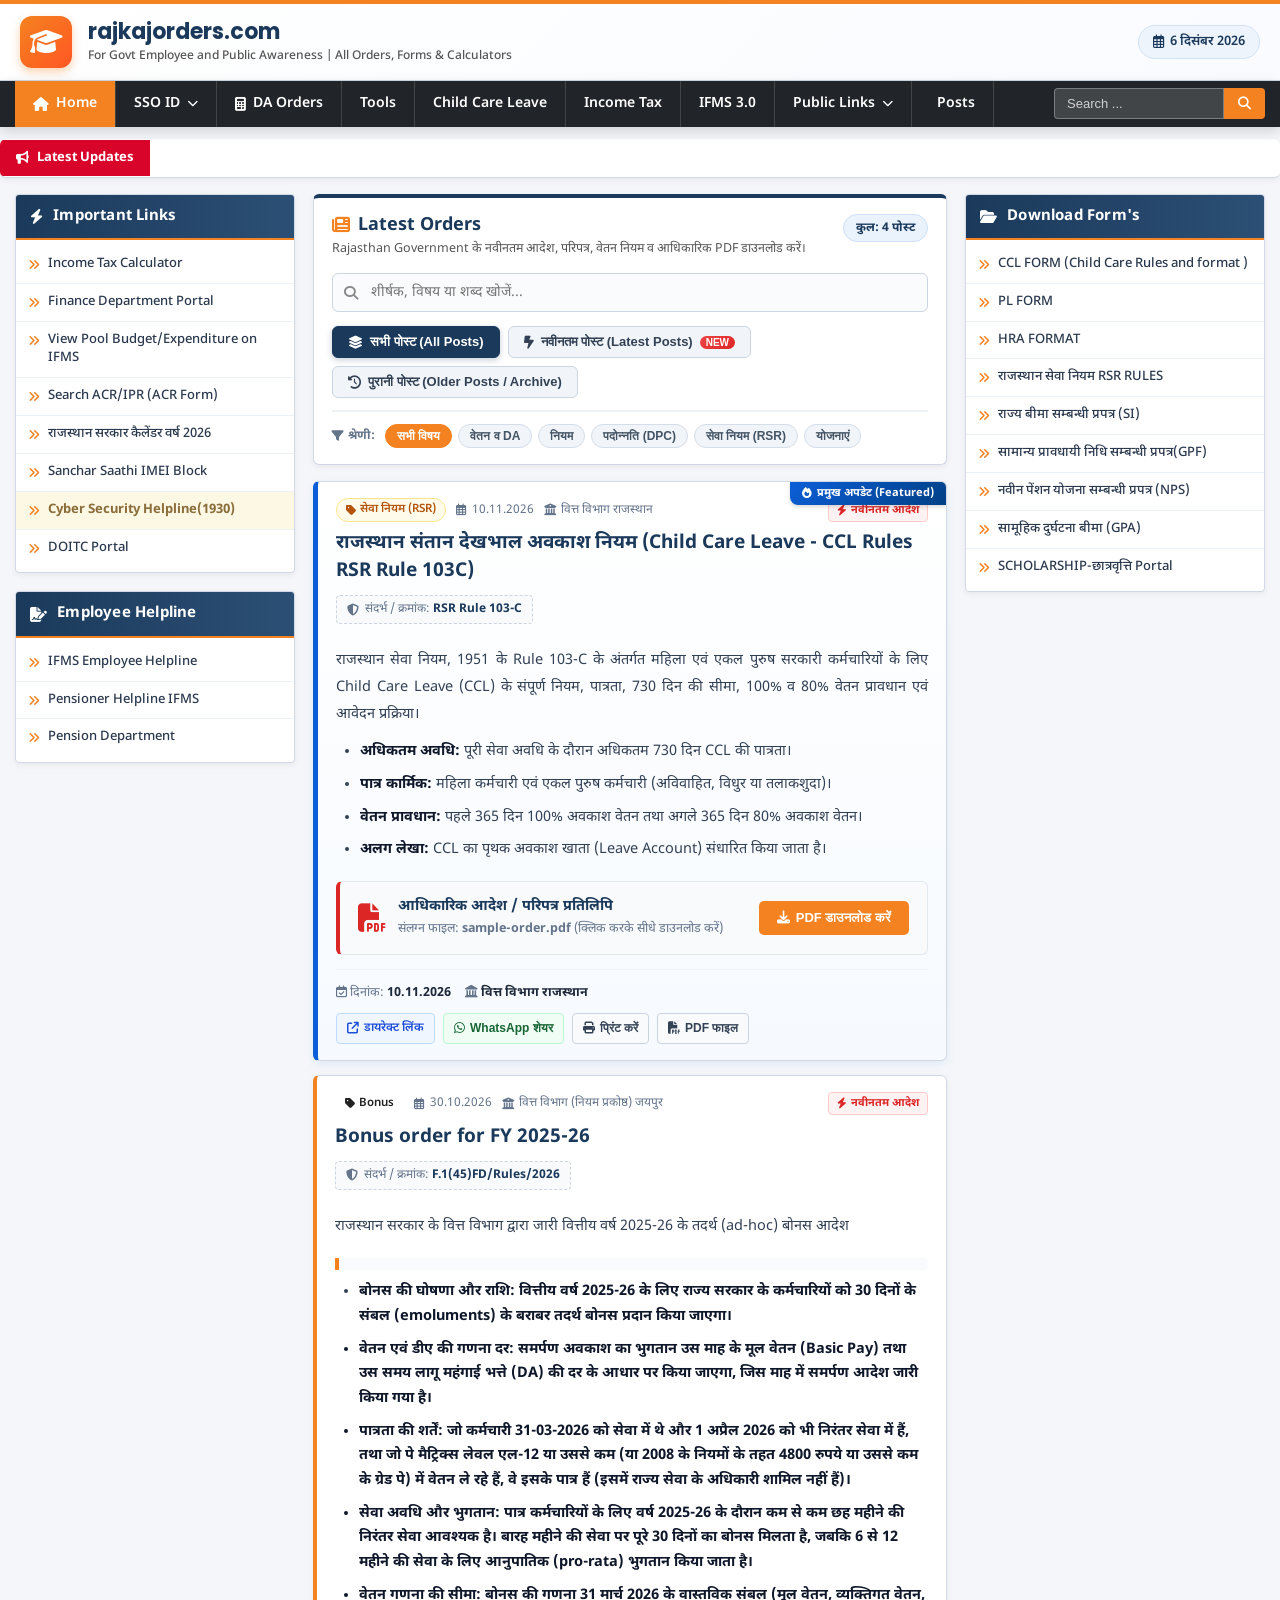
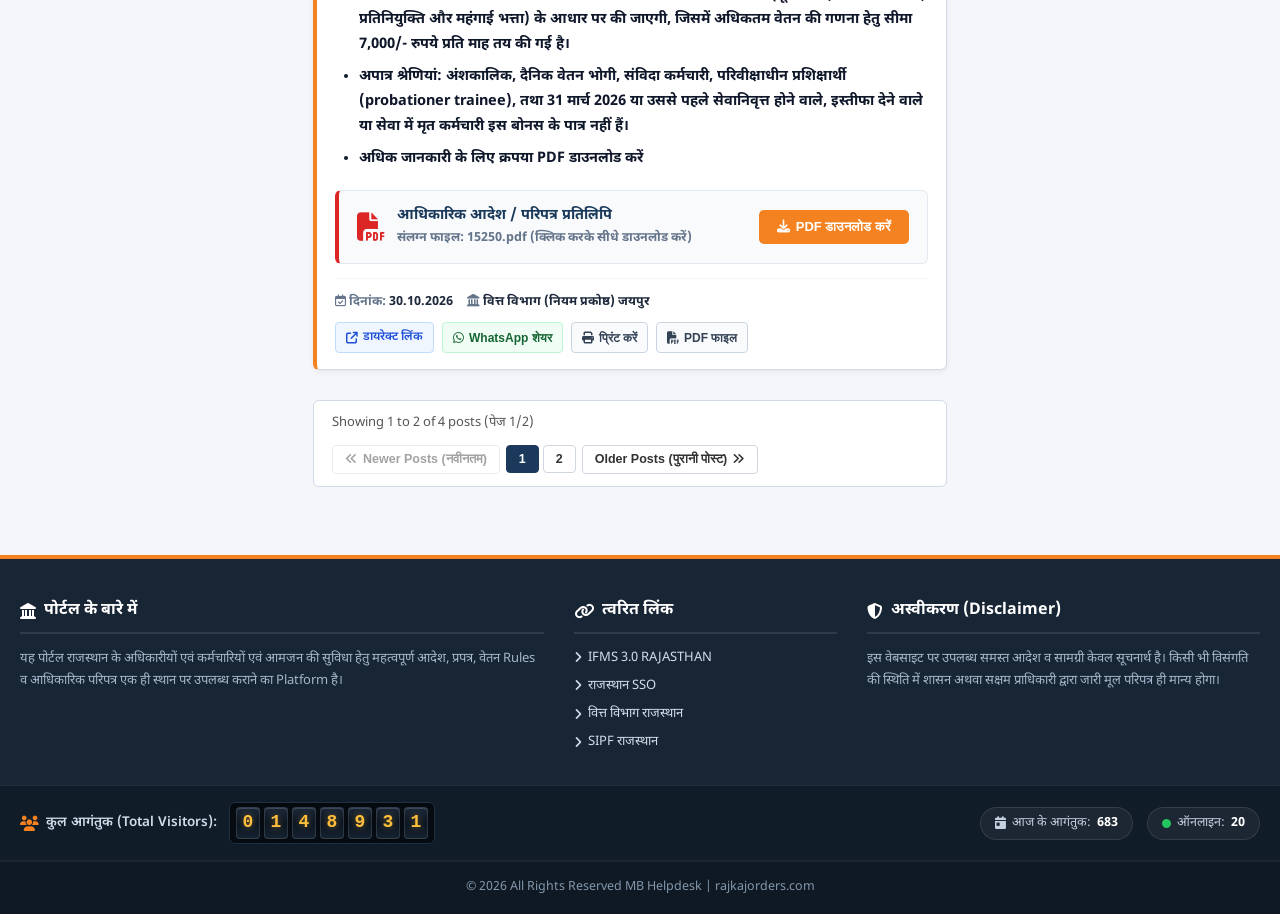
==== index.html @ a311acc3 "Add files via upload" ====
<!DOCTYPE html>
<html lang="hi">

<head>
    <meta charset="UTF-8">
    <meta name="viewport" content="width=device-width, initial-scale=1.0">
    <title>Rajkajorders Home | Rajasthan Orders, Circulars &amp; DA Updates | rajkajorders.com</title>
    <meta name="description"
        content="राजस्थान सरकार के कर्मचारियों और शिक्षकों के लिए 58% महंगाई भत्ता (DA) आदेश, परिपत्र, वेतन एरियर, पे-मैनेजर, IFMS 3.0, RSR नियम एवं आधिकारिक PDF डाउनलोड।">
    <meta name="keywords"
        content="Rajasthan DA order 63%, DA hike order 2026, Shala Darpan order, Rajasthan government circulars, Paymanager, IFMS 3.0, RSR rules, Rajasthan education portal, शिक्षक आदेश, डीए आदेश राजस्थान, वेतन एरियर गणना, शिविरा पंचांग 2026, rajkajorders">
    <meta name="author" content="rajkajorders.com">
    <meta name="robots" content="index, follow, max-image-preview:large, max-snippet:-1, max-video-preview:-1">
    <link rel="canonical" href="https://rajkajorders.com/">

    <!-- Open Graph (Facebook, WhatsApp, Social & Search Previews) -->
    <meta property="og:type" content="website">
    <meta property="og:url" content="https://rajkajorders.com/">
    <meta property="og:title" content="राजस्थान अधिकारियों और कर्मचारियों सेवा पोर्टल | नवीनतम आदेश व परिपत्र">
    <meta property="og:description"
        content="राजस्थान सरकार के अधिकारियों और कर्मचारियों के लिए 63% DA वृद्धि आदेश, परिपत्र, वेतन एरियर एवं आधिकारिक PDF डाउनलोड।">
    <meta property="og:site_name" content="rajkajorders.com">
    <meta property="og:locale" content="hi_IN">

    <!-- Twitter Card Meta Tags -->
    <meta name="twitter:card" content="summary_large_image">
    <meta name="twitter:title" content="राजस्थान शिक्षक एवं कर्मचारी सेवा पोर्टल | rajkajorders.com">
    <meta name="twitter:description" content="नवीनतम सरकारी आदेश, परिपत्र, 58% DA वृद्धि व अपडेट्स।">

    <!-- Schema.org Structured Data (Google Rich Results & Quick Indexing) -->
    <script type="application/ld+json">
    {
      "@context": "https://schema.org",
      "@graph": [
        {
          "@type": "WebSite",
          "@id": "https://rajkajorders.com/#website",
          "url": "https://rajkajorders.com/",
          "name": "rajkajorders.com",
          "description": "राजस्थान सरकार के अधिकारियों और कर्मचारियों के लिए नवीनतम आदेश, परिपत्र व नियम",
          "inLanguage": "hi"
        },
        {
          "@type": "NewsArticle",
          "headline": "राजस्थान राज्य कर्मचारियों एवं पेंशनरों हेतु 58% महंगाई भत्ता (DA) आदेश जारी — एरियर गणना एवं भुगतान नियम",
          "datePublished": "2026-10-28T10:00:00+05:30",
          "dateModified": "2026-10-30T12:00:00+05:30",
          "author": {
            "@type": "Organization",
            "name": "वित्त (नियम) विभाग राजस्थान सरकार"
          },
          "publisher": {
            "@type": "Organization",
            "name": "rajkajorders.com"
          },
          "description": "वित्त विभाग राजस्थान द्वारा राज्य कर्मचारियों एवं पेंशनरों के महंगाई भत्ते में 5% की बढ़ोतरी कर 58% करने का आधिकारिक आदेश जारी।"
        }
      ]
    }
    </script>

    <!-- Google Fonts: Poppins & Noto Sans Devanagari -->
    <link rel="preconnect" href="https://fonts.googleapis.com">
    <link rel="preconnect" href="https://fonts.gstatic.com" crossorigin>
    <link
        href="https://fonts.googleapis.com/css2?family=Noto+Sans+Devanagari:wght@400;500;600;700&family=Poppins:wght@400;500;600;700&display=swap"
        rel="stylesheet">

    <!-- Font Awesome Icons -->
    <link rel="stylesheet" href="https://cdnjs.cloudflare.com/ajax/libs/font-awesome/6.5.1/css/all.min.css">

    <link rel="stylesheet" href="style.css">
</head>

<body>

    <!-- Top Gov Bar / Branding Header -->
    <header class="top-header" id="top-header">
        <div class="header-container">
            <div class="portal-branding">
                <div class="logo-box">
                    <i class="fa-solid fa-graduation-cap portal-icon"></i>
                </div>
                <div class="brand-text">
                    <h1 class="brand-title">rajkajorders.com</h1>
                    <p class="brand-subtitle">For Govt Employee and Public Awareness | All Orders, Forms & Calculators
                    </p>
                </div>
            </div>

            <div class="header-tools">
                <div class="date-badge" id="current-date-badge">
                    <i class="fa-regular fa-calendar-days"></i>
                    <span id="live-date">29 अक्टूबर 2026</span>
                </div>
            </div>
        </div>
    </header>

    <!-- Main Navigation Bar -->
    <nav class="main-navbar" id="main-navbar">
        <div class="nav-container">
            <button class="mobile-toggle" id="mobile-menu-toggle" aria-label="Toggle Navigation">
                <i class="fa-solid fa-bars"></i>
            </button>
            <ul class="nav-menu" id="nav-menu">
                <li class="nav-item active"><a href="index.html" class="nav-link"><i class="fa-solid fa-house"></i>
                        Home</a>
                </li>

                <li class="nav-item dropdown">
                    <a href="#office-orders" class="nav-link dropdown-toggle">SSO ID <i
                            class="fa-solid fa-chevron-down"></i></a>
                    <ul class="dropdown-menu">
                        <li><a href="./pdfs/ssohelpdesk.pdf" data-filter="state" rel="noopener noreferrer"
                                target="_blank">SSO ID Helpdesk</a>
                        </li>
                        <li><a href="#" data-filter="directorate">SSO ID orders</a></li>
                        <li><a href="./pdfs/forms/SSO_Move_Citizen_to_Government_User_Manual updated.pdf"
                                target="_blank" rel="noopener noreferrer" data-filter="finance">convert Citizen sso id
                                to govt </a></li>
                        <li><a href="#" data-filter="transfer">Helpline Numbers</a></li>
                    </ul>
                </li>
                <li class="nav-item"><a href="#calculator" class="nav-link" id="nav-calc-btn"><i
                            class="fa-solid fa-calculator"></i> DA Orders</a></li>
                <li class="nav-item"><a href="#tools" class="nav-link">Tools</a></li>
                <li class="nav-item"><a href="./ccl.html" target="_blank" rel="noopener noreferrer"
                        class="nav-link">Child Care Leave</a></li>
                <li class="nav-item"><a href="#income-tax" class="nav-link" id="nav-tax-btn">Income Tax</a></li>
                <li class="nav-item"><a href="https://ifms.rajasthan.gov.in" target="_blank" rel="noopener"
                        class="nav-link">IFMS 3.0</a></li>
                <li class="nav-item dropdown">
                    <a href="#Public Links" class="nav-link dropdown-toggle">Public Links <i
                            class="fa-solid fa-chevron-down"></i></a>
                    <ul class="dropdown-menu">
                        <li><a href="https://sje.rajasthan.gov.in/" target="_blank" rel="noopener">Schoolarship
                                portal</a></li>
                        <li><a href="https://emitra.rajasthan.gov.in/emitra/home" target="_blank" rel="noopener">Emitra
                                Portal</a>
                        </li>
                        <li><a href="https://jansochnaportal.net/" target="_blank" rel="noopener">Jansoochna Portal</a>
                        </li>
                        <li><a href="https://sampark.rajasthan.gov.in/" target="_blank" rel="noopener">Raj Sampark
                                Portal</a>
                        </li>
                    </ul>
                </li>

                <li class="nav-item"><a href="#PostPage" class="nav-link"><i></i> Posts</a></li>



            </ul>




            <div class="nav-search-box">
                <input type="text" id="header-search-input" placeholder="Search ..." autocomplete="off">
                <button type="button" id="header-search-btn" aria-label="खोजें"><i
                        class="fa-solid fa-magnifying-glass"></i></button>
            </div>
        </div>
    </nav>

    <!-- Breaking News / Updates Ticker Bar -->
    <div class="ticker-wrapper" id="ticker-bar">
        <div class="ticker-label">
            <i class="fa-solid fa-bullhorn"></i> Latest Updates
        </div>
        <div class="ticker-content">
            <div class="ticker-text" id="ticker-text">
                <span><a href="https://finance.rajasthan.gov.in/PDFDOCS/RULES/15250.pdf">🔥 Bonus order 2026</a></span>
                <span><a href="https://finance.rajasthan.gov.in/PDFDOCS/RULES/15248.pdf">📌 DA Hike order 60% to 63%
                        Rajasthan</a></span>
            </div>
        </div>
    </div>

    <!-- Main 3-Column Content Wrapper -->
    <main class="page-body">
        <div class="portal-grid">

            <!-- ================= LEFT COLUMN ================= -->
            <aside class="column column-left" id="left-sidebar">

                <!-- Box 1: Latest Updates -->
                <div class="portal-card" id="card-latest-updates">
                    <div class="card-header bg-navy">
                        <i class="fa-solid fa-bolt"></i>
                        <span>Important Links</span>
                    </div>
                    <div class="card-content">
                        <ul class="link-list" id="latest-updates-list">
                            <li>
                                <a href="https://www.incometaxindia.gov.in/income-tax-calculator" target="_blank"
                                    rel="noopener noreferrer">
                                    <i class="fa-solid fa-angles-right"></i>
                                    <span>Income Tax Calculator</span>
                                </a>
                            </li>
                            <li>
                                <a href="https://finance.rajasthan.gov.in/" target="_blank" rel="noopener noreferrer">
                                    <i class="fa-solid fa-angles-right"></i>
                                    <span>Finance Department Portal</span>
                                </a>
                            </li>
                            <li>
                                <a href="https://ifms2.rajasthan.gov.in" target="_blank" rel="noopener noreferrer">
                                    <i class="fa-solid fa-angles-right"></i>
                                    <span>View Pool Budget/Expenditure on IFMS</span>
                                </a>
                            </li>
                            <li>
                                <a href="https://dop.rajasthan.gov.in/Content/ImmovablePropertyReturn.aspx?menu_id=369"
                                    target="_blank" rel="noopener noreferrer">
                                    <i class="fa-solid fa-angles-right"></i>
                                    <span>Search ACR/IPR (ACR Form)</span>
                                </a>
                            </li>
                            <li>
                                <a href="https://rajcalendar.in" target="_blank" rel="noopener noreferrer">
                                    <i class="fa-solid fa-angles-right"></i>
                                    <span>राजस्थान सरकार कैलेंडर वर्ष 2026</span>
                                </a>
                            </li>
                            <li>
                                <a href="https://sancharsaathi.gov.in/" target="_blank" rel="noopener noreferrer">
                                    <i class="fa-solid fa-angles-right"></i>
                                    <span>Sanchar Saathi IMEI Block</span>
                                </a>
                            </li>
                            <li class="highlight-item">
                                <a href="https://cybercrime.gov.in/home" target="_blank" rel="noopener noreferrer">
                                    <i class="fa-solid fa-angles-right"></i>
                                    <strong>Cyber Security Helpline(1930)</strong>
                                </a>
                            </li>
                            <li>
                                <a href="https://doitc.rajasthan.gov.in" target="_blank" rel="noopener noreferrer">
                                    <i class="fa-solid fa-angles-right"></i>
                                    <span>DOITC Portal</span>
                                </a>
                            </li>
                        </ul>
                    </div>
                </div>

                <!-- Box 2: Latest Formates -->
                <div class="portal-card" id="card-latest-formates">
                    <div class="card-header bg-navy">
                        <i class="fa-solid fa-file-signature"></i>
                        <span>Employee Helpline </span>
                    </div>
                    <div class="card-content">
                        <ul class="link-list" id="employee-helpline-list">
                            <li>
                                <a href="https://ifms.rajasthan.gov.in/#/contact-us" target="_blank"
                                    rel="noopener noreferrer">
                                    <i class="fa-solid fa-angles-right"></i>
                                    <span>IFMS Employee Helpline</span>
                                </a>
                            </li>
                            <li>
                                <a href="https://ifms.rajasthan.gov.in/#/contact-us" target="_blank"
                                    rel="noopener noreferrer">
                                    <i class="fa-solid fa-angles-right"></i>
                                    <span>Pensioner Helpline IFMS</span>
                                </a>
                            </li>

                            <li>
                                <a href="https://pension.rajasthan.gov.in/" target="_blank" rel="noopener noreferrer">
                                    <i class="fa-solid fa-angles-right"></i>
                                    <span>Pension Department</span>
                                </a>
                            </li>
                        </ul>
                    </div>
                </div>

            </aside>


            <!-- ================= CENTER COLUMN (POSTS FEED) ================= -->
            <section class="column column-center" id="center-content">

                <!-- Posts Header & Filter Card -->
                <div class="posts-header-card shadow-sm">
                    <div class="posts-header-top">
                        <div class="posts-title-block">
                            <h2>
                                <i class="fa-solid fa-newspaper"></i>
                                <span>Latest Orders</span>
                            </h2>
                            <p class="posts-subtitle">
                                Rajasthan Government के नवीनतम आदेश, परिपत्र, वेतन नियम व आधिकारिक PDF डाउनलोड करें।
                            </p>
                        </div>
                        <div class="posts-count-badge" id="posts-count-badge">कुल: 8 पोस्ट</div>
                    </div>

                    <!-- Search Input for Posts -->
                    <div class="posts-search-box">
                        <div class="search-input-group">
                            <i class="fa-solid fa-magnifying-glass"></i>
                            <input type="text" id="post-search-input" placeholder="शीर्षक, विषय या शब्द खोजें..."
                                onkeyup="filterPosts()">
                            <button id="clear-post-search-btn" onclick="clearPostSearch()" style="display:none;"
                                title="सर्च हटाएं">
                                <i class="fa-solid fa-xmark"></i>
                            </button>
                        </div>
                    </div>

                    <!-- Post View Switcher Tabs: All / Latest / Older -->
                    <div class="posts-tabs-nav">
                        <button class="post-nav-tab active" id="tab-all" onclick="switchPostTab('all', this)">
                            <i class="fa-solid fa-layer-group"></i> सभी पोस्ट (All Posts)
                        </button>
                        <button class="post-nav-tab" id="tab-latest" onclick="switchPostTab('latest', this)">
                            <i class="fa-solid fa-bolt-lightning text-danger"></i> नवीनतम पोस्ट (Latest Posts)
                            <span class="tab-pill-badge">New</span>
                        </button>
                        <button class="post-nav-tab" id="tab-older" onclick="switchPostTab('older', this)">
                            <i class="fa-solid fa-clock-rotate-left"></i> पुरानी पोस्ट (Older Posts / Archive)
                        </button>
                    </div>

                    <!-- Category Pills -->
                    <div class="posts-categories-filter">
                        <span class="cat-label"><i class="fa-solid fa-filter"></i> श्रेणी:</span>
                        <div class="cat-pills-list">
                            <button class="pill-btn active" onclick="setPostCategory('all', this)">सभी विषय</button>
                            <button class="pill-btn" onclick="setPostCategory('da_pay', this)">वेतन व DA</button>
                            <button class="pill-btn" onclick="setPostCategory('school', this)">नियम</button>
                            <button class="pill-btn" onclick="setPostCategory('promotion', this)">पदोन्नति
                                (DPC)</button>
                            <button class="pill-btn" onclick="setPostCategory('rules', this)">सेवा नियम (RSR)</button>
                            <button class="pill-btn" onclick="setPostCategory('schemes', this)">योजनाएं</button>
                        </div>
                    </div>
                </div>

                <!-- Posts List / Container -->
                <div class="posts-feed-list" id="posts-container">
                    <!-- Static Pre-rendered Posts for Google Search Indexing -->
                    <article class="post-card type-latest featured" id="post-1">
                        <div class="featured-ribbon">
                            <i class="fa-solid fa-fire"></i> प्रमुख अपडेट (Featured)
                        </div>
                        <div class="post-card-top">
                            <div class="post-meta-tags">
                                <span class="category-tag tag-da_pay"><i class="fa-solid fa-tag"></i> वेतन व DA</span>
                                <span class="post-date"><i class="fa-regular fa-calendar-days"></i> 28.10.2026</span>
                                <span class="post-author d-none-mobile"><i class="fa-solid fa-building-columns"></i>
                                    वित्त (नियम) विभाग राजस्थान सरकार</span>
                            </div>
                            <div class="post-badge-type badge-type-latest">
                                <i class="fa-solid fa-bolt"></i> नवीनतम आदेश
                            </div>
                        </div>
                        <h2 class="post-title">
                            <a href="javascript:void(0)">राजस्थान राज्य कर्मचारियों एवं पेंशनरों हेतु 58% महंगाई भत्ता
                                (DA) आदेश जारी — एरियर गणना एवं भुगतान नियम</a>
                        </h2>
                        <div class="post-ref-tag">
                            <i class="fa-solid fa-shield-halved"></i> <span>संदर्भ / क्रमांक:
                                <strong>F.12(6)FD/Rules/2026</strong></span>
                        </div>
                        <div class="post-full-body">
                            <p><strong>राजस्थान सरकार, वित्त (नियम) विभाग, जयपुर</strong> द्वारा राज्य सेवा के समस्त
                                अधिकारियों, कर्मचारियों, शिक्षकों एवं पेंशनरों के व्यापक हित में महंगाई भत्ते (Dearness
                                Allowance - DA) की संशोधित दरें स्वीकृत करने का ऐतिहासिक आधिकारिक आदेश जारी किया गया है।
                                दिनांक 01 जुलाई 2026 से 58% महंगाई भत्ता देय होगा। वर्तमान 53% दर में 5% की शुद्ध
                                बढ़ोतरी की गई है।</p>
                            <h4>आदेश के प्रमुख बिंदु एवं दिशा-निर्देश:</h4>
                            <ul>
                                <li><strong>माह अक्टूबर 2026 से नकद भुगतान:</strong> माह अक्टूबर 2026 का वेतन (देय
                                    नवम्बर 2026) 58% की दर से नकद भुगतान किया जाएगा।</li>
                                <li><strong>3 माह के एरियर का GPF में जमा:</strong> 01 जुलाई 2026 से 30 सितम्बर 2026 तक
                                    का बकाया एरियर कर्मचारियों के सामान्य प्रावधायी निधि (GPF) खाते में जमा किया जाएगा।
                                </li>
                                <li><strong>पेंशनर्स हेतु नकद एरियर:</strong> राज्य के समस्त पेंशनरों को 3 माह का एरियर
                                    नकद दिया जाएगा।</li>
                            </ul>
                        </div>
                        <div class="post-inline-download-box">
                            <div class="download-box-info">
                                <i class="fa-solid fa-file-pdf"></i>
                                <div>
                                    <h4>आधिकारिक आदेश / परिपत्र प्रतिलिपि</h4>
                                    <p>संलग्न फाइल: <strong>da-hike-order-58.pdf</strong> (क्लिक करके सीधे डाउनलोड करें)
                                    </p>
                                </div>
                            </div>
                            <button class="btn-primary" onclick="downloadPostPdf('post-1')">
                                <i class="fa-solid fa-download"></i> PDF डाउनलोड करें
                            </button>
                        </div>
                    </article>
                </div>

                <!-- Pagination & Post Navigation -->
                <div class="posts-pagination-bar shadow-sm">
                    <div class="showing-posts-text" id="showing-posts-text">
                        Showing 1 to 5 of 8 posts
                    </div>
                    <div class="posts-pagination-controls">
                        <button class="pg-btn" id="btn-newer-posts" onclick="prevPostPage()" disabled>
                            <i class="fa-solid fa-angles-left"></i> Newer Posts (नवीनतम)
                        </button>
                        <div class="page-numbers-group" id="posts-page-numbers">
                            <!-- Page numbers injected dynamically -->
                        </div>
                        <button class="pg-btn" id="btn-older-posts" onclick="nextPostPage()">
                            Older Posts (पुरानी पोस्ट) <i class="fa-solid fa-angles-right"></i>
                        </button>
                    </div>
                </div>

                <!--  Quick Calculator Banner Widget 
                <div class="calc-callout-card">
                    <div class="callout-icon">
                        <i class="fa-solid fa-calculator"></i>
                    </div>
                    <div class="callout-info">
                        <h3>ऑनलाइन डी.ए. (DA) और एरियर त्वरित गणना</h3>
                        <p>58% महंगाई भत्ता (DA) वृद्धि आदेशानुसार अपना नया बेसिक व बकाया एरियर ऑनलाइन तुरंत कैलकुलेट
                            करें।</p>
                    </div>
                    <button class="btn-primary" onclick="openSalaryArrearCalc()">
                        <i class="fa-solid fa-arrow-up-right-from-square"></i> गणना शुरू करें
                    </button> 
                </div>
-->
            </section>


            <!-- ================= RIGHT COLUMN ================= -->
            <aside class="column column-right" id="right-sidebar">

                <!-- Box: Download Form's -->
                <div class="portal-card" id="card-download-forms">
                    <div class="card-header bg-navy">
                        <i class="fa-solid fa-folder-open"></i>
                        <span>Download Form's</span>
                    </div>
                    <div class="card-content download-list-container">
                        <ul class="link-list right-download-list" id="download-forms-list">
                            <li>
                                <a href="ccl.html">
                                    <i class="fa-solid fa-angles-right"></i>
                                    <span>CCL FORM (Child Care Rules and format )</span>
                                </a>
                            </li>
                            <li>
                                <a href="./pdfs/forms/PL FORM.pdf" target="_blank" rel=>
                                    <i class="fa-solid fa-angles-right"></i>
                                    <span>PL FORM</span>
                                </a>
                            </li>
                            <li>
                                <a href="./pdfs/forms/HRAFORMAT.pdf" target="_blank">
                                    <i class="fa-solid fa-angles-right"></i>
                                    <span>HRA FORMAT</span>
                                </a>
                            </li>
                            <li>
                                <a href="">
                                    <i class="fa-solid fa-angles-right"></i>
                                    <span>राजस्थान सेवा नियम RSR RULES</span>
                                </a>
                            </li>
                            <li>
                                <a href="">
                                    <i class="fa-solid fa-angles-right"></i>
                                    <span>राज्य बीमा सम्बन्धी प्रपत्र (SI)</span>
                                </a>
                            </li>
                            <li>
                                <a href="">
                                    <i class="fa-solid fa-angles-right"></i>
                                    <span>सामान्य प्रावधायी निधि सम्बन्धी प्रपत्र(GPF)</span>
                                </a>
                            </li>
                            <li>
                                <a href="">
                                    <i class="fa-solid fa-angles-right"></i>
                                    <span>नवीन पेंशन योजना सम्बन्धी प्रपत्र (NPS)</span>
                                </a>
                            </li>

                            <li>
                                <a href="">
                                    <i class="fa-solid fa-angles-right"></i>
                                    <span>सामूहिक दुर्घटना बीमा (GPA)</span>
                                </a>
                            </li>
                            <li>
                                <a href="https://sje.rajasthan.gov.in/" target="_blank" rel="noopener noreferrer">
                                    <i class="fa-solid fa-angles-right"></i>
                                    <span>SCHOLARSHIP-छात्रवृत्ति Portal</span>
                                </a>
                            </li>

                        </ul>
                    </div>
                </div>

            </aside>

        </div>
    </main>

    <!-- Footer -->
    <footer class="portal-footer" id="main-footer">
        <div class="footer-top">
            <div class="footer-col">
                <h4><i class="fa-solid fa-landmark"></i> पोर्टल के बारे में</h4>
                <p>यह पोर्टल राजस्थान के अधिकारीयों एवं कर्मचारियों एवं आमजन की सुविधा हेतु महत्वपूर्ण आदेश, प्रपत्र,
                    वेतन Rules व आधिकारिक परिपत्र एक ही स्थान पर उपलब्ध कराने का Platform है।
                </p>
            </div>
            <div class="footer-col">
                <h4><i class="fa-solid fa-link"></i> त्वरित लिंक</h4>
                <ul>
                    <li><a href="https://ifms.rajasthan.gov.in" target="_blank" rel="noopener"><i
                                class="fa-solid fa-angle-right"></i> IFMS 3.0 RAJASTHAN </a></li>
                    <li><a href="https://sso.rajasthan.gov.in" target="_blank" rel="noopener"><i
                                class="fa-solid fa-angle-right"></i> राजस्थान SSO</a></li>
                    <li><a href="https://finance.rajasthan.gov.in" target="_blank" rel="noopener"><i
                                class="fa-solid fa-angle-right"></i> वित्त विभाग राजस्थान</a></li>
                    <li><a href="https://sipf.rajasthan.gov.in" target="_blank" rel="noopener"><i
                                class="fa-solid fa-angle-right"></i> SIPF राजस्थान</a></li>
                </ul>
            </div>
            <div class="footer-col">
                <h4><i class="fa-solid fa-shield-halved"></i> अस्वीकरण (Disclaimer)</h4>
                <p>इस वेबसाइट पर उपलब्ध समस्त आदेश व सामग्री केवल सूचनार्थ है। किसी भी विसंगति की स्थिति में शासन अथवा
                    सक्षम प्राधिकारी द्वारा जारी मूल परिपत्र ही मान्य होगा।</p>
            </div>
        </div>
        <!-- Footer Visitor & Stats Bar -->
        <div class="footer-visitor-bar">
            <div class="visitor-counter-container">
                <div class="visitor-item">
                    <span class="visitor-title"><i class="fa-solid fa-users"></i> कुल आगंतुक (Total Visitors):</span>
                    <div class="counter-display" id="total-visitor-counter">
                        <span class="counter-digit">0</span>
                        <span class="counter-digit">1</span>
                        <span class="counter-digit">4</span>
                        <span class="counter-digit">8</span>
                        <span class="counter-digit">9</span>
                        <span class="counter-digit">3</span>
                        <span class="counter-digit">0</span>
                    </div>
                </div>
                <div class="visitor-stats-meta">
                    <span class="visitor-stat-badge"><i class="fa-solid fa-calendar-day"></i> आज के आगंतुक: <strong
                            id="today-visitor-count">742</strong></span>
                    <span class="visitor-stat-badge"><i class="fa-solid fa-circle text-success pulse-dot"></i> ऑनलाइन:
                        <strong id="online-visitor-count">19</strong></span>
                </div>
            </div>
        </div>

        <div class="footer-bottom">
            <p>© 2026 All Rights Reserved MB Helpdesk | rajkajorders.com</p>
        </div>
    </footer>

    <!-- ================= MODALS ================= -->


    <!-- 1. Full Post Reader Modal -->
    <div class="modal-backdrop" id="post-reader-modal">
        <div class="modal-box modal-lg">
            <div class="modal-header">
                <div class="modal-title-wrap">
                    <span class="post-reader-category" id="modal-post-category">वेतन व DA</span>
                    <h3 id="modal-post-title">पोस्ट शीर्षक</h3>
                </div>
                <button class="modal-close" onclick="closeModal('post-reader-modal')">&times;</button>
            </div>
            <div class="modal-body post-reader-body">
                <div class="post-reader-meta">
                    <span><i class="fa-regular fa-calendar-days"></i> दिनांक: <strong
                            id="modal-post-date">28.10.2026</strong></span>
                    <span><i class="fa-solid fa-user-pen"></i> प्रकाशक: <strong id="modal-post-author">राजकीय कर्मचारी
                            डेस्क</strong></span>
                    <span><i class="fa-solid fa-file-shield"></i> संदर्भ: <strong
                            id="modal-post-ref">F.12(6)FD/Rules/2026</strong></span>
                </div>

                <hr class="post-divider">

                <div class="post-reader-content" id="modal-post-body">
                    <!-- Post full body inserted by JS -->
                </div>

                <div class="post-reader-download-box" id="modal-post-download-box">
                    <div class="download-box-info">
                        <i class="fa-solid fa-file-pdf"></i>
                        <div>
                            <h4>आधिकारिक आदेश / परिपत्र प्रतिलिपि</h4>
                            <p id="modal-post-pdf-name">इस आदेश की मूल हस्ताक्षरित कॉपी डाउनलोड करें या प्रिंट लें।</p>
                        </div>
                    </div>
                    <button class="btn-primary" id="btn-modal-post-download" onclick="downloadCurrentPostPdf()">
                        <i class="fa-solid fa-download"></i> PDF डाउनलोड
                    </button>
                </div>
            </div>
            <div class="modal-footer">
                <button class="btn-secondary" onclick="shareCurrentPost()">
                    <i class="fa-brands fa-whatsapp text-success"></i> WhatsApp पर शेयर करें
                </button>
                <button class="btn-secondary" onclick="window.print()">
                    <i class="fa-solid fa-print"></i> प्रिंट करें
                </button>
                <button class="btn-light" onclick="closeModal('post-reader-modal')">बंद करें</button>
            </div>
        </div>
    </div>

    <!-- Toast Notification Container -->
    <div id="toast-container" class="toast-container"></div>

    <script src="app.js"></script>
</body>

</html>
---- style.css ----
/* ==========================================================
   राजस्थान शिक्षक एवं कर्मचारी पोर्टल - CSS Design System
   Modern Government & Educational Portal Style
   ========================================================== */

:root {
    --primary-navy: #1b3a5b;
    --navy-dark: #12283e;
    --navy-light: #2c4f75;
    --menu-black: #212529;
    --menu-gray: #4b5563;
    --menu-gray-dark: #374151;
    --menu-gray-light: #6b7280;
    --accent-orange: #f58220;
    --accent-orange-hover: #e06f10;
    --accent-gold: #ffb703;
    --table-header-bg: #cfe2f3;
    --table-header-text: #1b3a5b;
    --table-border: #b8cce4;
    --table-row-hover: #f0f7fd;
    --table-row-alt: #fcfdfe;
    --text-dark: #222222;
    --text-muted: #555555;
    --bg-light: #f4f6f9;
    --bg-card: #ffffff;
    --border-color: #d1d9e6;
    --badge-new-gradient: linear-gradient(135deg, #0072ff 0%, #00c6ff 100%);
    --font-heading: 'Poppins', 'Noto Sans Devanagari', sans-serif;
    --font-body: 'Noto Sans Devanagari', 'Poppins', sans-serif;
    --shadow-sm: 0 2px 6px rgba(0, 0, 0, 0.06);
    --shadow-md: 0 4px 14px rgba(0, 0, 0, 0.1);
    --shadow-lg: 0 10px 30px rgba(0, 0, 0, 0.15);
    --transition-fast: all 0.2s ease-in-out;
}

/* Global Reset & Base */
*,
*::before,
*::after {
    box-sizing: border-box;
    margin: 0;
    padding: 0;
}

body {
    font-family: var(--font-body);
    font-size: 14px;
    line-height: 1.55;
    color: var(--text-dark);
    background-color: var(--bg-light);
    -webkit-font-smoothing: antialiased;
}

a {
    color: inherit;
    text-decoration: none;
}

ul {
    list-style: none;
}

/* ================= TOP HEADER ================= */
.top-header {
    background: linear-gradient(135deg, #ffffff 0%, #f9fbff 100%);
    border-top: 4px solid var(--accent-orange);
    border-bottom: 1px solid var(--border-color);
    padding: 12px 0;
    box-shadow: var(--shadow-sm);
}

.header-container {
    max-width: 1400px;
    margin: 0 auto;
    padding: 0 20px;
    display: flex;
    justify-content: space-between;
    align-items: center;
    flex-wrap: wrap;
    gap: 15px;
}

.portal-branding {
    display: flex;
    align-items: center;
    gap: 16px;
}

.logo-box {
    width: 52px;
    height: 52px;
    background: linear-gradient(135deg, var(--accent-orange) 0%, #ff5722 100%);
    border-radius: 12px;
    display: flex;
    align-items: center;
    justify-content: center;
    color: #ffffff;
    font-size: 26px;
    box-shadow: 0 4px 10px rgba(245, 130, 32, 0.35);
}

.brand-text .brand-title {
    font-family: var(--font-heading);
    font-size: 22px;
    font-weight: 700;
    color: var(--primary-navy);
    line-height: 1.25;
}

.brand-text .brand-subtitle {
    font-size: 12px;
    color: var(--text-muted);
    font-weight: 500;
    margin-top: 2px;
}

.header-tools {
    display: flex;
    align-items: center;
    gap: 12px;
}

.date-badge {
    background: #eef4fb;
    color: var(--primary-navy);
    padding: 6px 14px;
    border-radius: 20px;
    font-size: 13px;
    font-weight: 600;
    border: 1px solid #d2e3f5;
    display: flex;
    align-items: center;
    gap: 6px;
}

.btn-admin-modal {
    background: var(--primary-navy);
    color: #ffffff;
    border: none;
    padding: 8px 16px;
    border-radius: 6px;
    font-size: 13px;
    font-weight: 600;
    cursor: pointer;
    display: flex;
    align-items: center;
    gap: 8px;
    transition: var(--transition-fast);
}

.btn-admin-modal:hover {
    background: var(--accent-orange);
    transform: translateY(-1px);
    box-shadow: 0 4px 12px rgba(245, 130, 32, 0.3);
}

/* ================= MAIN NAVIGATION BAR ================= */
.main-navbar {
    background-color: var(--menu-black);
    position: sticky;
    top: 0;
    z-index: 100;
    box-shadow: 0 4px 12px rgba(0, 0, 0, 0.15);
}

.nav-container {
    max-width: 1400px;
    margin: 0 auto;
    padding: 0 15px;
    display: flex;
    align-items: stretch;
    justify-content: space-between;
}

.mobile-toggle {
    display: none;
    background: none;
    border: none;
    color: #ffffff;
    font-size: 20px;
    padding: 12px 16px;
    cursor: pointer;
}

.nav-menu {
    display: flex;
    align-items: stretch;
    flex-wrap: wrap;
}

.nav-item {
    position: relative;
    background-color: var(--menu-black);
    border-right: 1px solid rgba(255, 255, 255, 0.15);
}

.nav-link {
    display: flex;
    align-items: center;
    gap: 7px;
    padding: 12px 18px;
    color: #ffffff;
    font-size: 14px;
    font-weight: 600;
    transition: var(--transition-fast);
    height: 100%;
}

.nav-item:hover>.nav-link,
.nav-item.active>.nav-link {
    background-color: var(--accent-orange);
    color: #ffffff;
}

/* Dropdown */
.nav-item.dropdown .dropdown-toggle i {
    font-size: 11px;
    transition: transform 0.2s ease;
}

.nav-item.dropdown:hover .dropdown-toggle i {
    transform: rotate(180deg);
}

.dropdown-menu {
    position: absolute;
    top: 100%;
    left: 0;
    background: #ffffff;
    min-width: 200px;
    box-shadow: var(--shadow-lg);
    border-radius: 0 0 6px 6px;
    overflow: hidden;
    display: none;
    z-index: 110;
    border-top: 3px solid var(--accent-orange);
}

.dropdown-menu li a {
    display: block;
    padding: 10px 16px;
    color: var(--text-dark);
    font-size: 13px;
    font-weight: 500;
    border-bottom: 1px solid #f0f0f0;
    transition: var(--transition-fast);
}

.dropdown-menu li a:hover {
    background-color: #f7f9fc;
    color: var(--accent-orange);
    padding-left: 20px;
}

.nav-item.dropdown:hover .dropdown-menu {
    display: block;
    animation: fadeInMenu 0.2s ease forwards;
}

@keyframes fadeInMenu {
    from {
        opacity: 0;
        transform: translateY(6px);
    }

    to {
        opacity: 1;
        transform: translateY(0);
    }
}

/* Header Search */
.nav-search-box {
    display: flex;
    align-items: center;
    padding: 6px 0;
}

.nav-search-box input {
    background: rgba(255, 255, 255, 0.15);
    border: 1px solid rgba(255, 255, 255, 0.3);
    border-radius: 4px 0 0 4px;
    padding: 7px 12px;
    color: #ffffff;
    font-size: 13px;
    outline: none;
    transition: var(--transition-fast);
    width: 170px;
}

.nav-search-box input::placeholder {
    color: rgba(255, 255, 255, 0.75);
}

.nav-search-box input:focus {
    background: rgba(255, 255, 255, 0.95);
    color: var(--text-dark);
    width: 220px;
}

.nav-search-box input:focus::placeholder {
    color: #999;
}

.nav-search-box button {
    background: var(--accent-orange);
    color: #ffffff;
    border: none;
    padding: 8px 14px;
    border-radius: 0 4px 4px 0;
    cursor: pointer;
    font-size: 13px;
    transition: var(--transition-fast);
}

.nav-search-box button:hover {
    background: var(--accent-orange-hover);
}

/* ================= TICKER BAR ================= */
.ticker-wrapper {
    background: #ffffff;
    border-bottom: 1px solid var(--border-color);
    display: flex;
    align-items: center;
    max-width: 1400px;
    margin: 12px auto 0 auto;
    border-radius: 6px;
    overflow: hidden;
    box-shadow: var(--shadow-sm);
}

.ticker-label {
    background: #d90429;
    color: #ffffff;
    padding: 8px 16px;
    font-weight: 700;
    font-size: 13px;
    white-space: nowrap;
    display: flex;
    align-items: center;
    gap: 8px;
    z-index: 2;
}

.ticker-content {
    flex: 1;
    overflow: hidden;
    white-space: nowrap;
    position: relative;
    padding: 8px 0;
}

.ticker-text {
    display: inline-block;
    padding-left: 100%;
    animation: marqueeAnimation 32s linear infinite;
}

.ticker-text:hover {
    animation-play-state: paused;
}

.ticker-text span {
    display: inline-block;
    margin-right: 40px;
    font-size: 13.5px;
    color: #333333;
    font-weight: 500;
}

@keyframes marqueeAnimation {
    0% {
        transform: translate3d(0, 0, 0);
    }

    100% {
        transform: translate3d(-100%, 0, 0);
    }
}

/* ================= 3-COLUMN MAIN LAYOUT ================= */
.page-body {
    max-width: 1400px;
    margin: 16px auto 40px auto;
    padding: 0 15px;
}

.portal-grid {
    display: grid;
    grid-template-columns: 280px minmax(0, 1fr) 300px;
    gap: 18px;
    align-items: start;
}

/* Card Components */
.portal-card {
    background: var(--bg-card);
    border: 1px solid var(--border-color);
    border-radius: 4px;
    margin-bottom: 18px;
    box-shadow: var(--shadow-sm);
    overflow: hidden;
}

.card-header {
    padding: 10px 14px;
    color: #ffffff;
    font-weight: 700;
    font-size: 15px;
    display: flex;
    align-items: center;
    gap: 10px;
    letter-spacing: 0.2px;
}

.card-header.bg-navy {
    background: linear-gradient(to right, var(--primary-navy), var(--navy-light));
    border-bottom: 2px solid var(--accent-orange);
}

.card-content {
    padding: 6px 0;
}

/* Link Lists (Left & Right Column) */
.link-list li {
    border-bottom: 1px solid #edf2f7;
    position: relative;
}

.link-list li:last-child {
    border-bottom: none;
}

.link-list li a {
    display: flex;
    align-items: flex-start;
    padding: 9px 12px;
    gap: 8px;
    color: #2b394e;
    font-size: 13px;
    line-height: 1.45;
    font-weight: 500;
    transition: var(--transition-fast);
}

.link-list li a:hover {
    background-color: #f0f6ff;
    color: #0b5ed7;
    padding-left: 16px;
}

.link-list li a>i {
    color: var(--accent-orange);
    font-size: 12px;
    margin-top: 4px;
    flex-shrink: 0;
    transition: transform 0.2s ease;
}

.link-list li a:hover>i {
    transform: translateX(3px);
}

.link-list li a span {
    flex: 1;
}

.author-tag {
    color: #666666;
    font-size: 11.5px;
    display: block;
    font-weight: normal;
}

.highlight-item {
    background-color: #fcf8e3;
}

.highlight-item a {
    color: #8a6d3b !important;
}

/* Animated NEW Badge */
.badge-new {
    display: inline-block;
    background: var(--badge-new-gradient);
    color: #ffffff;
    font-size: 9.5px;
    font-weight: 800;
    padding: 2px 6px;
    border-radius: 4px;
    margin-left: 6px;
    text-transform: uppercase;
    letter-spacing: 0.5px;
    animation: badgePulse 1.6s infinite;
    vertical-align: middle;
}

@keyframes badgePulse {
    0% {
        transform: scale(1);
        box-shadow: 0 0 0 0 rgba(0, 114, 255, 0.6);
    }

    70% {
        transform: scale(1.05);
        box-shadow: 0 0 0 6px rgba(0, 114, 255, 0);
    }

    100% {
        transform: scale(1);
        box-shadow: 0 0 0 0 rgba(0, 114, 255, 0);
    }
}

/* Download list specific */
.download-list-container {
    max-height: 850px;
    overflow-y: auto;
    scrollbar-width: thin;
    scrollbar-color: #b8cce4 #f1f1f1;
}

.download-list-container::-webkit-scrollbar {
    width: 6px;
}

.download-list-container::-webkit-scrollbar-thumb {
    background-color: #b8cce4;
    border-radius: 3px;
}

.right-download-list .hi-text {
    color: #4f5d75;
    font-size: 12px;
    display: inline-block;
    margin-top: 2px;
}

/* ================= CENTER COLUMN (POSTS FEED & CONTROLS) ================= */
.posts-header-card {
    background: #ffffff;
    border: 1px solid var(--border-color);
    border-radius: 6px;
    padding: 16px 18px;
    border-top: 4px solid var(--primary-navy);
    margin-bottom: 16px;
    box-shadow: var(--shadow-sm);
}

.posts-header-top {
    display: flex;
    justify-content: space-between;
    align-items: flex-start;
    gap: 12px;
    margin-bottom: 14px;
    flex-wrap: wrap;
}

.posts-title-block h2 {
    font-size: 18px;
    font-weight: 700;
    color: var(--primary-navy);
    display: flex;
    align-items: center;
    gap: 8px;
    line-height: 1.3;
}

.posts-title-block h2 i {
    color: var(--accent-orange);
}

.posts-subtitle {
    font-size: 12.5px;
    color: var(--text-muted);
    margin-top: 3px;
}

.posts-count-badge {
    background: #eaf2fc;
    color: var(--primary-navy);
    border: 1px solid #cce0f8;
    font-size: 12px;
    font-weight: 700;
    padding: 4px 12px;
    border-radius: 20px;
    white-space: nowrap;
}

/* Post Search Box */
.posts-search-box {
    margin-bottom: 14px;
}

.search-input-group {
    position: relative;
    display: flex;
    align-items: center;
}

.search-input-group>i {
    position: absolute;
    left: 12px;
    color: #888888;
    font-size: 14px;
}

.search-input-group input {
    width: 100%;
    padding: 9px 38px;
    font-size: 14px;
    border: 1px solid #ccd6e0;
    border-radius: 6px;
    outline: none;
    font-family: inherit;
    transition: var(--transition-fast);
    background-color: #fafbfc;
}

.search-input-group input:focus {
    background-color: #ffffff;
    border-color: #0b5ed7;
    box-shadow: 0 0 0 3px rgba(11, 94, 215, 0.15);
}

#clear-post-search-btn {
    position: absolute;
    right: 12px;
    background: none;
    border: none;
    color: #999;
    cursor: pointer;
    font-size: 14px;
}

/* Post View Switcher Tabs (All / Latest / Older) */
.posts-tabs-nav {
    display: flex;
    gap: 8px;
    margin-bottom: 12px;
    border-bottom: 2px solid #edf2f7;
    padding-bottom: 12px;
    flex-wrap: wrap;
}

.post-nav-tab {
    background: #f1f5f9;
    border: 1px solid #cbd5e1;
    color: #334155;
    padding: 7px 15px;
    border-radius: 6px;
    font-size: 13px;
    font-weight: 600;
    cursor: pointer;
    display: inline-flex;
    align-items: center;
    gap: 7px;
    transition: var(--transition-fast);
}

.post-nav-tab:hover {
    background: #e2e8f0;
    color: #0f172a;
}

.post-nav-tab.active {
    background: var(--primary-navy);
    color: #ffffff;
    border-color: var(--primary-navy);
    box-shadow: 0 2px 6px rgba(27, 58, 91, 0.25);
}

.post-nav-tab.active i.text-danger {
    color: #ff6b6b !important;
}

.tab-pill-badge {
    background: linear-gradient(135deg, #ef4444, #dc2626);
    color: #ffffff;
    font-size: 10px;
    font-weight: 800;
    padding: 1px 6px;
    border-radius: 10px;
    text-transform: uppercase;
}

/* Categories Filter Bar */
.posts-categories-filter {
    display: flex;
    align-items: center;
    gap: 10px;
    flex-wrap: wrap;
}

.cat-label {
    font-size: 12px;
    font-weight: 700;
    color: #64748b;
    display: inline-flex;
    align-items: center;
    gap: 4px;
}

.cat-pills-list {
    display: flex;
    flex-wrap: wrap;
    gap: 6px;
}

.pill-btn {
    background: #f1f4f8;
    border: 1px solid #d4dde8;
    color: #445566;
    padding: 4px 11px;
    border-radius: 20px;
    font-size: 12px;
    font-weight: 600;
    cursor: pointer;
    transition: var(--transition-fast);
}

.pill-btn:hover,
.pill-btn.active {
    background: var(--accent-orange);
    color: #ffffff;
    border-color: var(--accent-orange);
}

/* Posts Feed List */
.posts-feed-list {
    display: flex;
    flex-direction: column;
    gap: 14px;
    margin-bottom: 16px;
}

/* Post Card Component */
.post-card {
    background: #ffffff;
    border: 1px solid var(--border-color);
    border-radius: 6px;
    padding: 16px 18px;
    box-shadow: var(--shadow-sm);
    transition: transform 0.2s ease, box-shadow 0.2s ease, border-color 0.2s ease;
    position: relative;
    overflow: hidden;
    border-left: 4px solid #94a3b8;
}

.post-card:hover {
    transform: translateY(-2px);
    box-shadow: var(--shadow-md);
    border-color: #a5b4fc;
}

.post-card.type-latest {
    border-left-color: var(--accent-orange);
}

.post-card.type-older {
    border-left-color: #64748b;
    background-color: #fafbfc;
}

.post-card.featured {
    border-left: 5px solid #0b5ed7;
    background: linear-gradient(180deg, #ffffff 0%, #f6faff 100%);
    box-shadow: 0 3px 10px rgba(11, 94, 215, 0.08);
}

.featured-ribbon {
    position: absolute;
    top: 0;
    right: 0;
    background: linear-gradient(135deg, #0b5ed7, #004085);
    color: #ffffff;
    font-size: 11px;
    font-weight: 700;
    padding: 3px 12px;
    border-radius: 0 0 0 8px;
    display: flex;
    align-items: center;
    gap: 5px;
    box-shadow: 0 2px 4px rgba(0, 0, 0, 0.15);
}

.post-card-top {
    display: flex;
    justify-content: space-between;
    align-items: center;
    gap: 10px;
    margin-bottom: 8px;
    flex-wrap: wrap;
}

.post-meta-tags {
    display: flex;
    align-items: center;
    gap: 10px;
    flex-wrap: wrap;
}

.category-tag {
    font-size: 11.5px;
    font-weight: 600;
    padding: 2px 9px;
    border-radius: 12px;
    border: 1px solid transparent;
    display: inline-flex;
    align-items: center;
    gap: 4px;
}

.tag-da_pay {
    background: #ecfdf5;
    color: #047857;
    border-color: #a7f3d0;
}

.tag-school {
    background: #eff6ff;
    color: #1d4ed8;
    border-color: #bfdbfe;
}

.tag-promotion {
    background: #faf5ff;
    color: #7e22ce;
    border-color: #e9d5ff;
}

.tag-rules {
    background: #fffbeb;
    color: #b45309;
    border-color: #fde68a;
}

.tag-schemes {
    background: #fff1f2;
    color: #be123c;
    border-color: #fecdd3;
}

.tag-default {
    background: #f1f5f9;
    color: #475569;
    border-color: #cbd5e1;
}

.post-date, .post-author {
    font-size: 12px;
    color: #64748b;
    display: inline-flex;
    align-items: center;
    gap: 5px;
}

.post-badge-type {
    font-size: 11px;
    font-weight: 700;
    padding: 2px 8px;
    border-radius: 4px;
    display: inline-flex;
    align-items: center;
    gap: 4px;
}

.badge-type-latest {
    background: #fef2f2;
    color: #dc2626;
    border: 1px solid #fecaca;
}

.badge-type-older {
    background: #f1f5f9;
    color: #475569;
    border: 1px solid #e2e8f0;
}

.post-title {
    font-size: 19px;
    font-weight: 700;
    line-height: 1.45;
    margin: 8px 0 10px 0;
}

.post-title a {
    color: var(--primary-navy);
    transition: var(--transition-fast);
}

.post-title a:hover {
    color: #d90429;
    text-decoration: underline;
}

/* Full Post Article Body (200-300+ Words Inline) */
.post-full-body {
    font-size: 14.5px;
    line-height: 1.85;
    color: #334155;
    margin: 14px 0 18px 0;
}

.post-full-body p {
    margin-bottom: 12px;
    text-align: justify;
}

.post-full-body h4 {
    font-size: 15.5px;
    font-weight: 700;
    color: var(--primary-navy);
    margin: 18px 0 10px 0;
    padding-left: 10px;
    border-left: 4px solid var(--accent-orange);
    background: #f8fafc;
    padding: 6px 10px;
    border-radius: 0 4px 4px 0;
}

.post-full-body ul {
    margin: 10px 0 16px 24px;
    list-style: disc;
}

.post-full-body ul li {
    margin-bottom: 8px;
    line-height: 1.7;
}

.post-full-body strong {
    color: #0f172a;
}

/* Inline PDF Download Callout Box */
.post-inline-download-box {
    background: #f8fafc;
    border: 1px solid #e2e8f0;
    border-left: 4px solid #dc2626;
    border-radius: 6px;
    padding: 14px 18px;
    display: flex;
    align-items: center;
    justify-content: space-between;
    gap: 14px;
    margin: 18px 0 14px 0;
    flex-wrap: wrap;
}

.post-meta-footer {
    font-size: 12.5px;
    color: #64748b;
    display: flex;
    align-items: center;
    gap: 14px;
    flex-wrap: wrap;
}

.post-meta-footer strong {
    color: #1e293b;
}

.btn-action-sm.btn-whatsapp {
    background: #f0fdf4;
    border-color: #bbf7d0;
    color: #166534;
}

.btn-action-sm.btn-whatsapp:hover {
    background: #25d366;
    border-color: #25d366;
    color: #ffffff;
}

.btn-action-sm.btn-print:hover {
    background: var(--primary-navy);
    border-color: var(--primary-navy);
    color: #ffffff;
}

.post-ref-tag {
    font-size: 12px;
    color: #64748b;
    background: #f8fafc;
    border: 1px dashed #cbd5e1;
    padding: 4px 10px;
    border-radius: 4px;
    display: inline-flex;
    align-items: center;
    gap: 6px;
    margin-bottom: 10px;
}

.post-ref-tag strong {
    color: var(--primary-navy);
}

.post-card-bottom {
    display: flex;
    justify-content: space-between;
    align-items: center;
    border-top: 1px solid #f1f5f9;
    padding-top: 14px;
    margin-top: 10px;
    flex-wrap: wrap;
    gap: 10px;
}

.post-actions-right {
    display: flex;
    gap: 8px;
    flex-wrap: wrap;
}

.btn-action-sm {
    background: #f8fafc;
    border: 1px solid #cbd5e1;
    color: #334155;
    padding: 5px 10px;
    border-radius: 4px;
    font-size: 12px;
    font-weight: 600;
    cursor: pointer;
    display: inline-flex;
    align-items: center;
    gap: 5px;
    transition: var(--transition-fast);
}

.btn-action-sm:hover {
    background: #e2e8f0;
    color: #0f172a;
}

.btn-action-sm.btn-pdf:hover {
    background: #fee2e2;
    border-color: #fca5a5;
    color: #b91c1c;
}

.btn-action-sm.btn-share:hover {
    background: #dcfce7;
    border-color: #86efac;
    color: #15803d;
}

.highlight-text {
    background: #fff3cd;
    color: #222;
    padding: 0 2px;
    border-radius: 2px;
}

/* Empty State */
.posts-empty-state {
    text-align: center;
    background: #ffffff;
    border: 1px dashed #cbd5e1;
    border-radius: 8px;
    padding: 40px 20px;
}

.posts-empty-state i {
    font-size: 40px;
    color: var(--accent-orange);
    margin-bottom: 12px;
}

.posts-empty-state h3 {
    font-size: 18px;
    color: var(--primary-navy);
    margin-bottom: 6px;
}

.posts-empty-state p {
    font-size: 13.5px;
    color: #64748b;
    max-width: 450px;
    margin: 0 auto 16px auto;
}

/* Posts Pagination Bar */
.posts-pagination-bar {
    background: #ffffff;
    border: 1px solid var(--border-color);
    border-radius: 6px;
    padding: 12px 18px;
    display: flex;
    justify-content: space-between;
    align-items: center;
    flex-wrap: wrap;
    gap: 12px;
    font-size: 13px;
    color: #555555;
    margin-bottom: 18px;
}

.posts-pagination-controls {
    display: flex;
    align-items: center;
    gap: 6px;
}

.page-numbers-group {
    display: flex;
    gap: 4px;
}

.pg-btn {
    background: #ffffff;
    border: 1px solid #d0d7de;
    padding: 6px 12px;
    border-radius: 4px;
    font-size: 12.5px;
    font-weight: 600;
    color: #333;
    cursor: pointer;
    transition: var(--transition-fast);
    display: inline-flex;
    align-items: center;
    gap: 5px;
}

.pg-btn:hover:not(:disabled) {
    background: #eef4fc;
    color: #0b5ed7;
    border-color: #0b5ed7;
}

.pg-btn.active {
    background: var(--primary-navy);
    color: #ffffff;
    border-color: var(--primary-navy);
}

.pg-btn:disabled {
    opacity: 0.45;
    cursor: not-allowed;
}

/* Post Reader Modal Styles */
.post-reader-category {
    background: #e0f2fe;
    color: #0369a1;
    font-size: 11.5px;
    font-weight: 700;
    padding: 3px 8px;
    border-radius: 4px;
    margin-right: 8px;
}

.post-reader-meta {
    display: flex;
    align-items: center;
    gap: 16px;
    font-size: 12.5px;
    color: #64748b;
    flex-wrap: wrap;
    margin-bottom: 12px;
}

.post-reader-meta strong {
    color: #1e293b;
}

.post-divider {
    border: none;
    border-top: 1px solid #e2e8f0;
    margin: 12px 0 16px 0;
}

.post-reader-content {
    font-size: 14.5px;
    line-height: 1.8;
    color: #334155;
}

.post-reader-content h4 {
    color: var(--primary-navy);
    font-size: 15.5px;
    margin: 14px 0 8px 0;
}

.post-reader-content ul {
    margin: 8px 0 14px 20px;
    list-style: disc;
}

.post-reader-content ul li {
    margin-bottom: 6px;
}

.post-reader-download-box {
    background: #f8fafc;
    border: 1px solid #e2e8f0;
    border-radius: 8px;
    padding: 14px 18px;
    display: flex;
    align-items: center;
    justify-content: space-between;
    gap: 14px;
    margin-top: 20px;
    flex-wrap: wrap;
}

.download-box-info {
    display: flex;
    align-items: center;
    gap: 12px;
}

.download-box-info i {
    font-size: 28px;
    color: #dc2626;
}

.download-box-info h4 {
    font-size: 14.5px;
    color: var(--primary-navy);
    margin-bottom: 2px;
}

.download-box-info p {
    font-size: 12.5px;
    color: #64748b;
}

/* Callout Card (Interactive Widget) */
.calc-callout-card {
    background: linear-gradient(135deg, #1b3a5b 0%, #0d233a 100%);
    border-radius: 8px;
    padding: 18px 20px;
    margin-top: 18px;
    display: flex;
    align-items: center;
    gap: 16px;
    color: #ffffff;
    box-shadow: var(--shadow-md);
    border-left: 5px solid var(--accent-orange);
}

.callout-icon {
    font-size: 32px;
    color: var(--accent-gold);
}

.callout-info {
    flex: 1;
}

.callout-info h3 {
    font-size: 16px;
    font-weight: 700;
    margin-bottom: 4px;
}

.callout-info p {
    font-size: 12.5px;
    color: #d0e1f9;
}

/* General Buttons */
.btn-primary {
    background: var(--accent-orange);
    color: #ffffff;
    border: none;
    padding: 9px 18px;
    border-radius: 5px;
    font-size: 13px;
    font-weight: 600;
    cursor: pointer;
    transition: var(--transition-fast);
    display: inline-flex;
    align-items: center;
    gap: 6px;
    white-space: nowrap;
}

.btn-primary:hover {
    background: var(--accent-orange-hover);
    transform: translateY(-1px);
    box-shadow: 0 4px 10px rgba(245, 130, 32, 0.35);
}

.btn-secondary {
    background: #34495e;
    color: #ffffff;
    border: none;
    padding: 9px 18px;
    border-radius: 5px;
    font-size: 13px;
    font-weight: 600;
    cursor: pointer;
    transition: var(--transition-fast);
}

.btn-secondary:hover {
    background: #2c3e50;
}

.btn-light {
    background: #e9ecef;
    color: #333333;
    border: 1px solid #ced4da;
    padding: 8px 16px;
    border-radius: 5px;
    font-size: 13px;
    cursor: pointer;
}

.btn-block {
    width: 100%;
    justify-content: center;
}

/* ================= FOOTER ================= */
.portal-footer {
    background-color: #172535;
    color: #c4d1de;
    margin-top: 50px;
    border-top: 4px solid var(--accent-orange);
}

.footer-top {
    max-width: 1400px;
    margin: 0 auto;
    padding: 40px 20px 25px 20px;
    display: grid;
    grid-template-columns: 2fr 1fr 1.5fr;
    gap: 30px;
}

.footer-col h4 {
    color: #ffffff;
    font-size: 16px;
    margin-bottom: 14px;
    display: flex;
    align-items: center;
    gap: 8px;
    border-bottom: 2px solid rgba(255, 255, 255, 0.1);
    padding-bottom: 8px;
}

.footer-col p {
    font-size: 13px;
    line-height: 1.7;
    color: #a4b6c9;
}

.footer-col ul li {
    margin-bottom: 8px;
}

.footer-col ul li a {
    color: #d1dde9;
    font-size: 13px;
    transition: var(--transition-fast);
    display: flex;
    align-items: center;
    gap: 6px;
}

.footer-col ul li a:hover {
    color: var(--accent-orange);
    padding-left: 4px;
}

/* ================= VISITOR COUNTER ================= */
.footer-visitor-bar {
    background: #111c29;
    border-top: 1px solid rgba(255, 255, 255, 0.08);
    border-bottom: 1px solid rgba(255, 255, 255, 0.05);
    padding: 16px 20px;
}

.visitor-counter-container {
    max-width: 1400px;
    margin: 0 auto;
    display: flex;
    align-items: center;
    justify-content: space-between;
    flex-wrap: wrap;
    gap: 15px;
}

.visitor-item {
    display: flex;
    align-items: center;
    gap: 12px;
    flex-wrap: wrap;
}

.visitor-title {
    font-size: 13.5px;
    font-weight: 600;
    color: #d1dde9;
    display: flex;
    align-items: center;
    gap: 7px;
}

.visitor-title i {
    color: var(--accent-orange);
    font-size: 15px;
}

.counter-display {
    display: inline-flex;
    gap: 4px;
    align-items: center;
    background: #080e15;
    padding: 4px 6px;
    border-radius: 6px;
    border: 1px solid #1f3144;
    box-shadow: inset 0 2px 5px rgba(0, 0, 0, 0.5);
}

.counter-digit {
    display: inline-flex;
    align-items: center;
    justify-content: center;
    min-width: 24px;
    height: 32px;
    padding: 0 4px;
    background: linear-gradient(180deg, #1b2838 0%, #0d1622 50%, #152230 100%);
    color: #ffbe3b;
    font-family: 'Consolas', 'Courier New', monospace;
    font-size: 18px;
    font-weight: 800;
    border-radius: 4px;
    border: 1px solid rgba(255, 255, 255, 0.12);
    box-shadow: 0 2px 4px rgba(0, 0, 0, 0.4), inset 0 1px 0 rgba(255, 255, 255, 0.15);
    text-shadow: 0 0 6px rgba(255, 190, 59, 0.4);
    letter-spacing: 0;
}

.visitor-stats-meta {
    display: flex;
    align-items: center;
    gap: 14px;
    flex-wrap: wrap;
}

.visitor-stat-badge {
    background: rgba(255, 255, 255, 0.05);
    border: 1px solid rgba(255, 255, 255, 0.1);
    padding: 6px 14px;
    border-radius: 20px;
    font-size: 12.5px;
    color: #c4d1de;
    display: inline-flex;
    align-items: center;
    gap: 6px;
}

.visitor-stat-badge strong {
    color: #ffffff;
    font-weight: 700;
}

.pulse-dot {
    font-size: 9px;
    color: #22c55e !important;
    animation: pulseGlow 1.8s infinite;
}

@keyframes pulseGlow {
    0% { opacity: 0.4; transform: scale(0.9); }
    50% { opacity: 1; transform: scale(1.2); }
    100% { opacity: 0.4; transform: scale(0.9); }
}

@media (max-width: 768px) {
    .visitor-counter-container {
        flex-direction: column;
        align-items: center;
        text-align: center;
        gap: 12px;
    }
    .visitor-item {
        justify-content: center;
    }
    .visitor-stats-meta {
        justify-content: center;
    }
}

.footer-bottom {
    background: #0f1924;
    padding: 16px 20px;
    text-align: center;
    font-size: 12.5px;
    border-top: 1px solid rgba(255, 255, 255, 0.05);
    color: #8397ab;
}

/* ================= MODAL WINDOWS ================= */
.modal-backdrop {
    position: fixed;
    top: 0;
    left: 0;
    right: 0;
    bottom: 0;
    background: rgba(10, 25, 45, 0.65);
    backdrop-filter: blur(4px);
    display: none;
    align-items: center;
    justify-content: center;
    z-index: 1000;
    padding: 20px;
    animation: fadeInModal 0.25s ease;
}

@keyframes fadeInModal {
    from {
        opacity: 0;
    }

    to {
        opacity: 1;
    }
}

.modal-box {
    background: #ffffff;
    border-radius: 8px;
    width: 100%;
    max-height: 90vh;
    overflow-y: auto;
    box-shadow: var(--shadow-lg);
    display: flex;
    flex-direction: column;
    animation: slideUpModal 0.3s cubic-bezier(0.16, 1, 0.3, 1);
}

@keyframes slideUpModal {
    from {
        transform: translateY(20px) scale(0.97);
    }

    to {
        transform: translateY(0) scale(1);
    }
}

.modal-box.modal-lg {
    max-width: 780px;
}

.modal-box.modal-md {
    max-width: 540px;
}

.modal-header {
    padding: 14px 20px;
    border-bottom: 1px solid #e5e9f0;
    display: flex;
    align-items: center;
    justify-content: space-between;
    background: #f8fafc;
    border-radius: 8px 8px 0 0;
}

.modal-title-wrap {
    display: flex;
    align-items: center;
    gap: 10px;
}

.modal-title-wrap h3 {
    font-size: 16px;
    color: var(--primary-navy);
    font-weight: 700;
}

.modal-close {
    background: none;
    border: none;
    font-size: 24px;
    color: #888888;
    cursor: pointer;
    line-height: 1;
    transition: var(--transition-fast);
}

.modal-close:hover {
    color: #ff3333;
}

.modal-body {
    padding: 20px;
    overflow-y: auto;
}

.modal-footer {
    padding: 12px 20px;
    border-top: 1px solid #e5e9f0;
    display: flex;
    justify-content: flex-end;
    gap: 10px;
    background: #f8fafc;
    border-radius: 0 0 8px 8px;
}

/* Official Government Letterhead Look inside PDF Modal */
.official-letterhead {
    text-align: center;
    margin-bottom: 20px;
}

.letterhead-emblem {
    font-size: 32px;
    color: var(--primary-navy);
    margin-bottom: 4px;
}

.official-letterhead h4 {
    font-size: 18px;
    font-weight: 800;
    color: #111;
}

.official-letterhead h5 {
    font-size: 15px;
    font-weight: 600;
    color: #333;
    margin-top: 2px;
}

.order-ref-no {
    font-size: 12.5px;
    color: #555;
    margin-top: 8px;
}

.letterhead-hr {
    border: none;
    border-top: 2px solid #222;
    margin: 12px 0 16px 0;
}

.order-subject {
    font-size: 14.5px;
    background: #fff8e1;
    padding: 10px 14px;
    border-left: 4px solid var(--accent-orange);
    margin-bottom: 16px;
}

.order-para {
    font-size: 14px;
    line-height: 1.8;
    text-align: justify;
    color: #222;
    margin-bottom: 30px;
}

.order-signature {
    text-align: right;
    margin-top: 30px;
    padding-right: 15px;
    font-size: 13.5px;
}

/* Calculator Forms & Inputs */
.form-group {
    margin-bottom: 14px;
}

.form-group label {
    display: block;
    margin-bottom: 6px;
    font-weight: 600;
    font-size: 13px;
    color: #333333;
}

.form-group input,
.form-group select,
.form-group textarea {
    width: 100%;
    padding: 9px 12px;
    font-size: 13.5px;
    border: 1px solid #ccd6e0;
    border-radius: 5px;
    outline: none;
    font-family: inherit;
    transition: var(--transition-fast);
}

.form-group input:focus,
.form-group select:focus,
.form-group textarea:focus {
    border-color: #0b5ed7;
    box-shadow: 0 0 0 3px rgba(11, 94, 215, 0.15);
}

.calc-result-box {
    margin-top: 18px;
    background: #f0f7ff;
    border: 1px solid #b8daff;
    border-radius: 6px;
    padding: 14px;
}

.calc-result-box h4 {
    font-size: 14px;
    color: #004085;
    margin-bottom: 10px;
}

.result-row {
    display: flex;
    justify-content: space-between;
    padding: 6px 0;
    font-size: 13.5px;
    border-bottom: 1px dashed #ced4da;
}

.result-row.highlight-row {
    border-bottom: none;
    padding-top: 10px;
    font-size: 15px;
    color: #28a745;
    font-weight: 700;
}

.calc-note {
    font-size: 11.5px;
    color: #666;
    margin-top: 8px;
}

/* Toast Messages */
.toast-container {
    position: fixed;
    bottom: 24px;
    right: 24px;
    z-index: 2000;
    display: flex;
    flex-direction: column;
    gap: 10px;
}

.toast {
    background: #1b3a5b;
    color: #ffffff;
    padding: 12px 18px;
    border-radius: 6px;
    box-shadow: var(--shadow-lg);
    font-size: 13px;
    display: flex;
    align-items: center;
    gap: 10px;
    animation: toastSlideIn 0.3s ease;
    border-left: 4px solid var(--accent-orange);
}

@keyframes toastSlideIn {
    from {
        transform: translateX(100%);
        opacity: 0;
    }

    to {
        transform: translateX(0);
        opacity: 1;
    }
}

/* ================= RESPONSIVE MEDIA QUERIES ================= */
@media (max-width: 1150px) {
    .portal-grid {
        grid-template-columns: 260px minmax(0, 1fr);
    }

    .column-right {
        grid-column: 1 / -1;
    }

    .footer-top {
        grid-template-columns: 1fr 1fr;
    }
}

@media (max-width: 860px) {
    .portal-grid {
        grid-template-columns: 1fr;
    }

    .mobile-toggle {
        display: block;
    }

    .nav-menu {
        display: none;
        width: 100%;
        flex-direction: column;
    }

    .nav-menu.show {
        display: flex;
    }

    .nav-item {
        border-right: none;
        border-bottom: 1px solid rgba(255, 255, 255, 0.1);
    }

    .dropdown-menu {
        position: static;
        box-shadow: none;
        background: var(--menu-gray-dark);
    }

    .dropdown-menu li a {
        color: #ffffff;
        padding-left: 30px;
    }

    .nav-container {
        flex-wrap: wrap;
    }

    .nav-search-box {
        width: 100%;
        padding: 8px 0 12px 0;
    }

    .nav-search-box input {
        flex: 1;
        width: 100%;
    }

    .header-container {
        flex-direction: column;
        align-items: flex-start;
    }

    .header-tools {
        width: 100%;
        justify-content: space-between;
    }

    .footer-top {
        grid-template-columns: 1fr;
    }

    /* Mobile adjustments for Posts Feed */
    .d-none-mobile {
        display: none !important;
    }

    .posts-header-top {
        flex-direction: column;
        align-items: flex-start;
        gap: 8px;
    }

    .posts-count-badge {
        align-self: flex-start;
    }

    .posts-tabs-nav {
        display: grid;
        grid-template-columns: 1fr;
        gap: 6px;
    }

    .post-nav-tab {
        justify-content: center;
        width: 100%;
    }

    .post-card-bottom {
        flex-direction: column;
        align-items: flex-start;
        gap: 12px;
    }

    .post-actions-right {
        width: 100%;
        justify-content: flex-end;
    }

    .posts-pagination-bar {
        flex-direction: column;
        align-items: stretch;
        text-align: center;
        gap: 14px;
    }

    .posts-pagination-controls {
        justify-content: center;
        flex-wrap: wrap;
    }
}

/* =========================================================================
   Direct Post URL & Detail Page Styles (SEO & Single Post View)
   ========================================================================= */

/* Direct Post Page Link Button */
.btn-action-sm.btn-view-page {
    background: #eff6ff;
    border-color: #bfdbfe;
    color: #1d4ed8;
    text-decoration: none;
}
.btn-action-sm.btn-view-page:hover {
    background: #1d4ed8;
    border-color: #1d4ed8;
    color: #ffffff;
}

/* Post Title Link */
.post-title a {
    color: var(--primary-navy);
    text-decoration: none;
    transition: var(--transition-fast);
}
.post-title a:hover {
    color: var(--accent-orange);
    text-decoration: underline;
}

/* Breadcrumbs (for post.html, ccl.html and subpages) */
.breadcrumb-nav {
    background: #ffffff;
    border: 1px solid var(--border-color);
    border-radius: 6px;
    padding: 10px 16px;
    margin-bottom: 16px;
    font-size: 13px;
    color: var(--text-muted);
    display: flex;
    align-items: center;
    flex-wrap: wrap;
    gap: 8px;
    box-shadow: var(--shadow-sm);
}
.breadcrumb-nav a {
    color: var(--primary-navy);
    text-decoration: none;
    font-weight: 500;
}
.breadcrumb-nav a:hover {
    color: var(--accent-orange);
}
.breadcrumb-nav .separator {
    color: #94a3b8;
    font-size: 11px;
}
.breadcrumb-nav .current {
    color: var(--accent-orange);
    font-weight: 600;
    max-width: 380px;
    white-space: nowrap;
    overflow: hidden;
    text-overflow: ellipsis;
}

/* Standalone Post Detail Card */
.post-detail-card {
    background: #ffffff;
    border: 1px solid var(--border-color);
    border-radius: 8px;
    padding: 24px;
    margin-bottom: 20px;
    box-shadow: var(--shadow-sm);
}
.post-detail-header {
    border-bottom: 1px solid #e2e8f0;
    padding-bottom: 18px;
    margin-bottom: 20px;
}
.post-detail-badges {
    display: flex;
    align-items: center;
    justify-content: space-between;
    flex-wrap: wrap;
    gap: 10px;
    margin-bottom: 12px;
}
.post-detail-title {
    font-size: 22px;
    font-weight: 700;
    color: var(--primary-navy);
    line-height: 1.45;
    margin-bottom: 12px;
}
.post-detail-meta-row {
    display: flex;
    align-items: center;
    flex-wrap: wrap;
    gap: 16px;
    font-size: 13px;
    color: var(--text-muted);
}
.post-detail-meta-row span {
    display: inline-flex;
    align-items: center;
    gap: 6px;
}
.post-detail-meta-row strong {
    color: var(--text-dark);
}
.post-detail-body {
    font-size: 15px;
    line-height: 1.85;
    color: #334155;
    margin-bottom: 25px;
}
.post-detail-body p {
    margin-bottom: 14px;
}
.post-detail-body ul, .post-detail-body ol {
    margin-left: 22px;
    margin-bottom: 16px;
}
.post-detail-body li {
    margin-bottom: 8px;
}
.post-detail-body h2, .post-detail-body h3, .post-detail-body h4 {
    color: var(--primary-navy);
    margin-top: 20px;
    margin-bottom: 10px;
}

/* Inbuilt PDF Viewer Frame */
.post-pdf-preview-box {
    margin-top: 20px;
    margin-bottom: 20px;
    border: 1px solid #cbd5e1;
    border-radius: 8px;
    overflow: hidden;
    background: #f8fafc;
}
.pdf-preview-header {
    background: #0e2a47;
    color: #ffffff;
    padding: 10px 16px;
    display: flex;
    justify-content: space-between;
    align-items: center;
    font-size: 13px;
    font-weight: 600;
}
.pdf-preview-frame {
    width: 100%;
    height: 520px;
    border: none;
    display: block;
}

/* Related Orders Section */
.related-orders-card {
    background: #ffffff;
    border: 1px solid var(--border-color);
    border-radius: 8px;
    padding: 20px;
    margin-top: 24px;
    box-shadow: var(--shadow-sm);
}
.related-orders-title {
    font-size: 17px;
    font-weight: 700;
    color: var(--primary-navy);
    border-bottom: 2px solid var(--accent-orange);
    padding-bottom: 8px;
    margin-bottom: 14px;
    display: flex;
    align-items: center;
    gap: 8px;
}
.related-orders-grid {
    display: grid;
    grid-template-columns: repeat(auto-fill, minmax(260px, 1fr));
    gap: 12px;
}
.related-order-item {
    background: #f8fafc;
    border: 1px solid #e2e8f0;
    border-radius: 6px;
    padding: 12px;
    transition: var(--transition-fast);
    display: flex;
    flex-direction: column;
    justify-content: space-between;
}
.related-order-item:hover {
    border-color: var(--accent-orange);
    background: #ffffff;
    transform: translateY(-2px);
    box-shadow: 0 4px 10px rgba(0, 0, 0, 0.05);
}
.related-order-item h4 {
    font-size: 13.5px;
    font-weight: 600;
    margin-bottom: 8px;
    line-height: 1.4;
}
.related-order-item h4 a {
    color: var(--primary-navy);
    text-decoration: none;
}
.related-order-item h4 a:hover {
    color: var(--accent-orange);
}
.related-order-meta {
    font-size: 11.5px;
    color: #64748b;
    display: flex;
    align-items: center;
    justify-content: space-between;
}
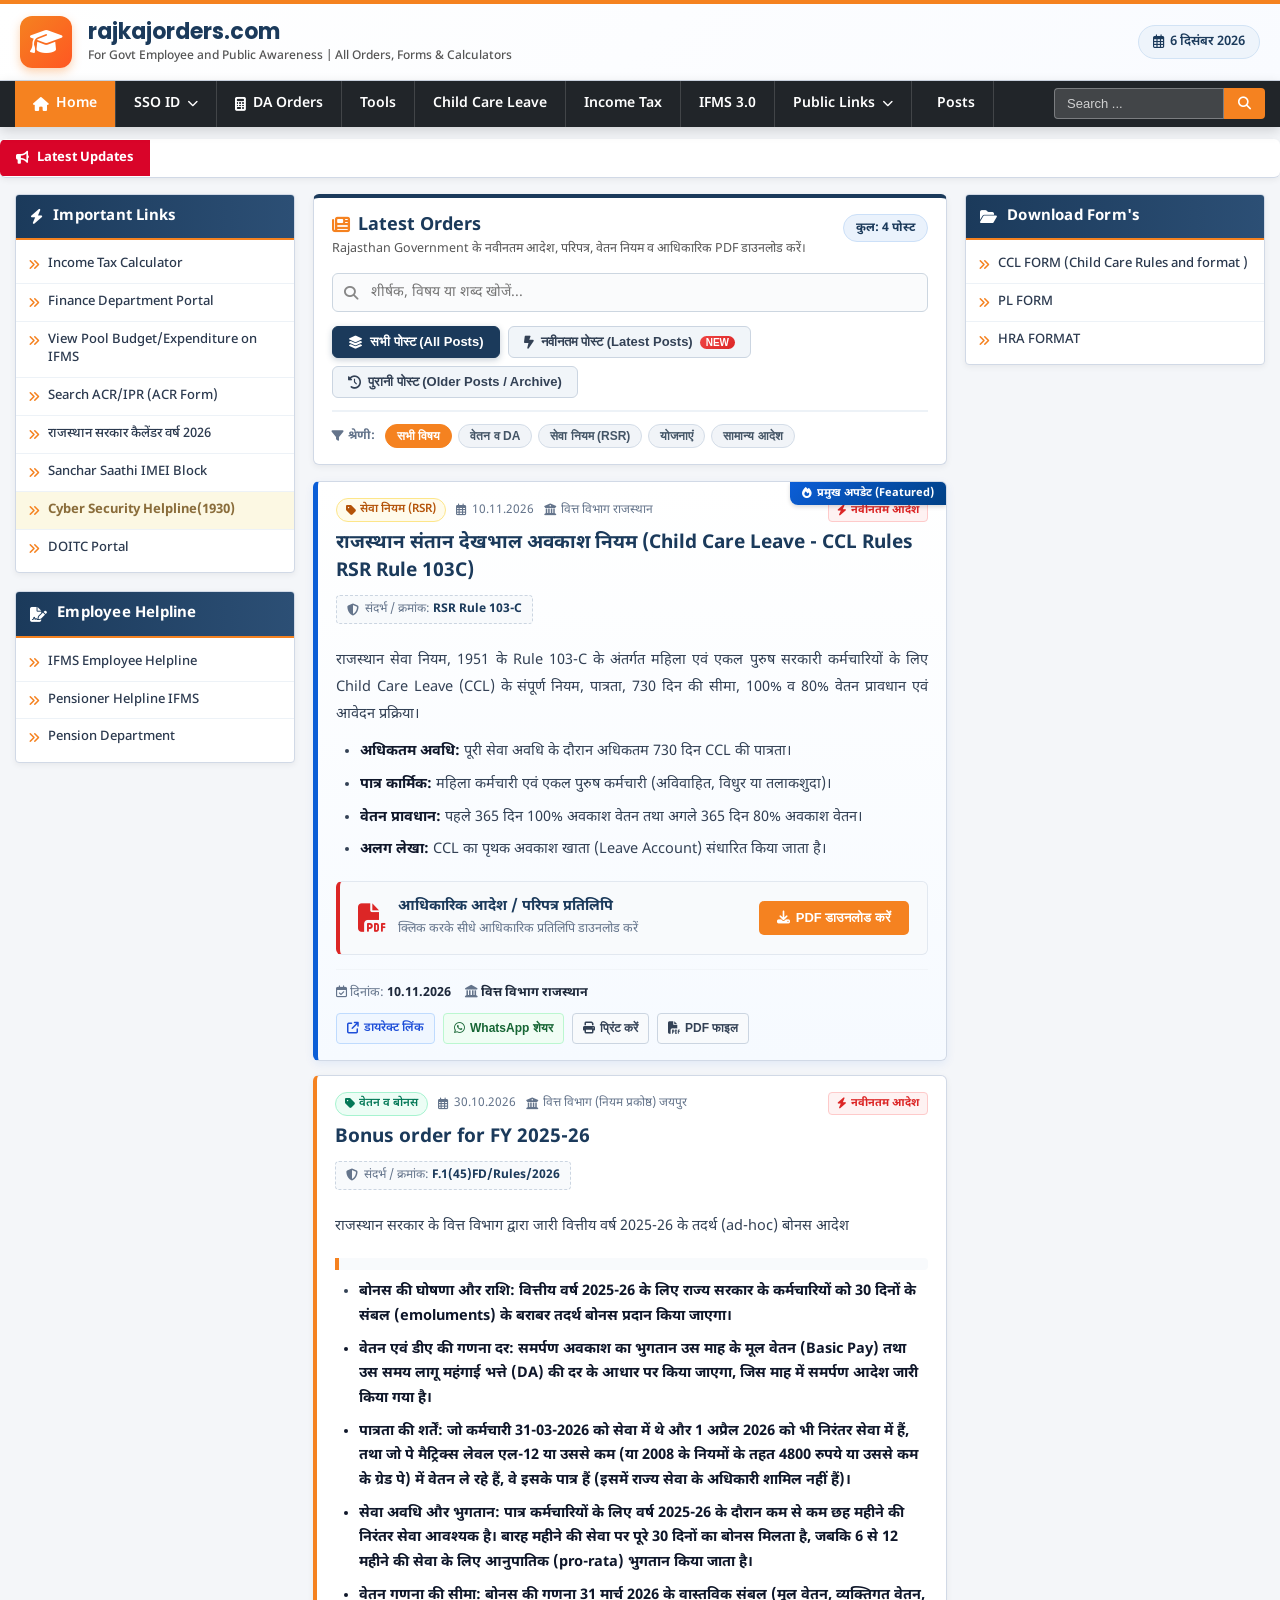
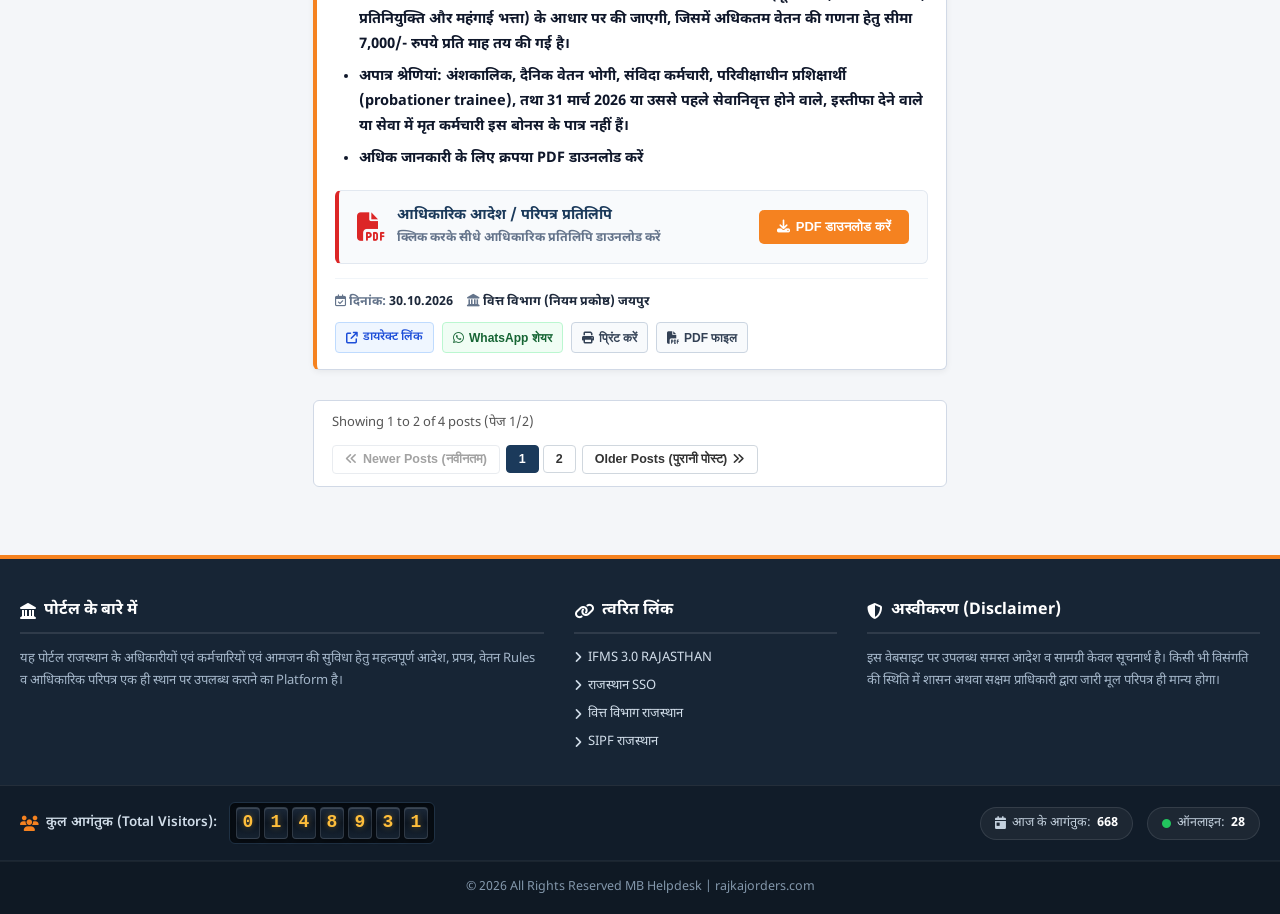
==== commit d4c792b8: "Add files via upload" ====
--- a/index.html
+++ b/index.html
@@ -334,11 +334,9 @@
                         <div class="cat-pills-list">
                             <button class="pill-btn active" onclick="setPostCategory('all', this)">सभी विषय</button>
                             <button class="pill-btn" onclick="setPostCategory('da_pay', this)">वेतन व DA</button>
-                            <button class="pill-btn" onclick="setPostCategory('school', this)">नियम</button>
-                            <button class="pill-btn" onclick="setPostCategory('promotion', this)">पदोन्नति
-                                (DPC)</button>
                             <button class="pill-btn" onclick="setPostCategory('rules', this)">सेवा नियम (RSR)</button>
                             <button class="pill-btn" onclick="setPostCategory('schemes', this)">योजनाएं</button>
+                            <button class="pill-btn" onclick="setPostCategory('general', this)">सामान्य आदेश</button>
                         </div>
                     </div>
                 </div>
@@ -391,8 +389,7 @@
                                 <i class="fa-solid fa-file-pdf"></i>
                                 <div>
                                     <h4>आधिकारिक आदेश / परिपत्र प्रतिलिपि</h4>
-                                    <p>संलग्न फाइल: <strong>da-hike-order-58.pdf</strong> (क्लिक करके सीधे डाउनलोड करें)
-                                    </p>
+                                    <p>क्लिक करके सीधे आधिकारिक प्रतिलिपि डाउनलोड करें</p>
                                 </div>
                             </div>
                             <button class="btn-primary" onclick="downloadPostPdf('post-1')">
--- a/style.css
+++ b/style.css
@@ -814,23 +814,19 @@
     gap: 4px;
 }
 
-.tag-da_pay {
+.tag-da_pay, .tag-Finance {
     background: #ecfdf5;
     color: #047857;
     border-color: #a7f3d0;
 }
 
-.tag-school {
-    background: #eff6ff;
-    color: #1d4ed8;
-    border-color: #bfdbfe;
-}
-
-.tag-promotion {
-    background: #faf5ff;
-    color: #7e22ce;
-    border-color: #e9d5ff;
-}
+.tag-general {
+    background: #f8fafc;
+    color: #334155;
+    border-color: #cbd5e1;
+}
+
+
 
 .tag-rules {
     background: #fffbeb;
